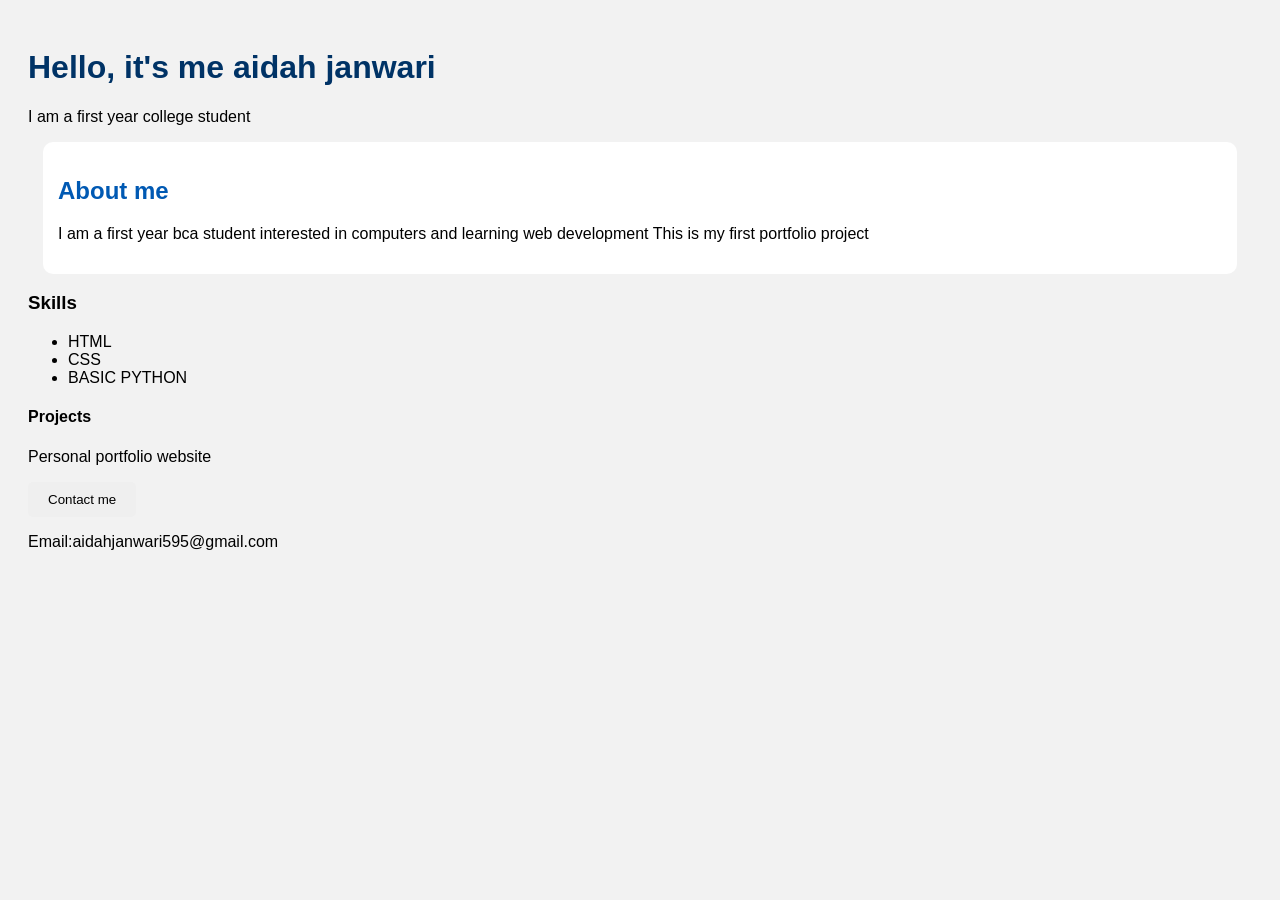
==== index.html @ 6869c930 "Add files via upload" ====
<!DOCTYPE html>
<html>
<head>
    <title>My Portfolio</title>
    <link rel="stylesheet" href="style.css">

</head>
<body>

    <h1>Hello, it's me aidah janwari</h1>
    <p>I am a first year college student</p>
    <div class="section">

    <h2>About me</h2>
    <p>
        I am a first year bca student interested in computers and learning web development
        This is my first portfolio project
    </p>
    </div>
    <h3>Skills</h3>
    <UL>
          <LI>HTML</LI>
          <LI>CSS</LI>
          <LI>BASIC PYTHON</LI>
    </UL>
    <h4>Projects</h4>
    <p>Personal portfolio website</p>

    <button>Contact me</button>
    <p>Email:aidahjanwari595@gmail.com</P>
    
</body>
</html>
---- style.css ----
body {
    background-color: #e6f2ff;
    font-family:Arial;
    background-color: #f2f2f2;
    padding: 20px;
}
h1 {
    color:#003366
}
h2{
    color:#0059b3
}
p, li {
    color:#333
    font-size: 16px;
}
.section {
    background-color: white;
    padding: 15px;
    margin:15px;
    border-radius:10px;
}
button{
      background-color:#0059b3
      color: white;
      padding: 10px 20px;
      border:none;
      border-radius:5px;
}
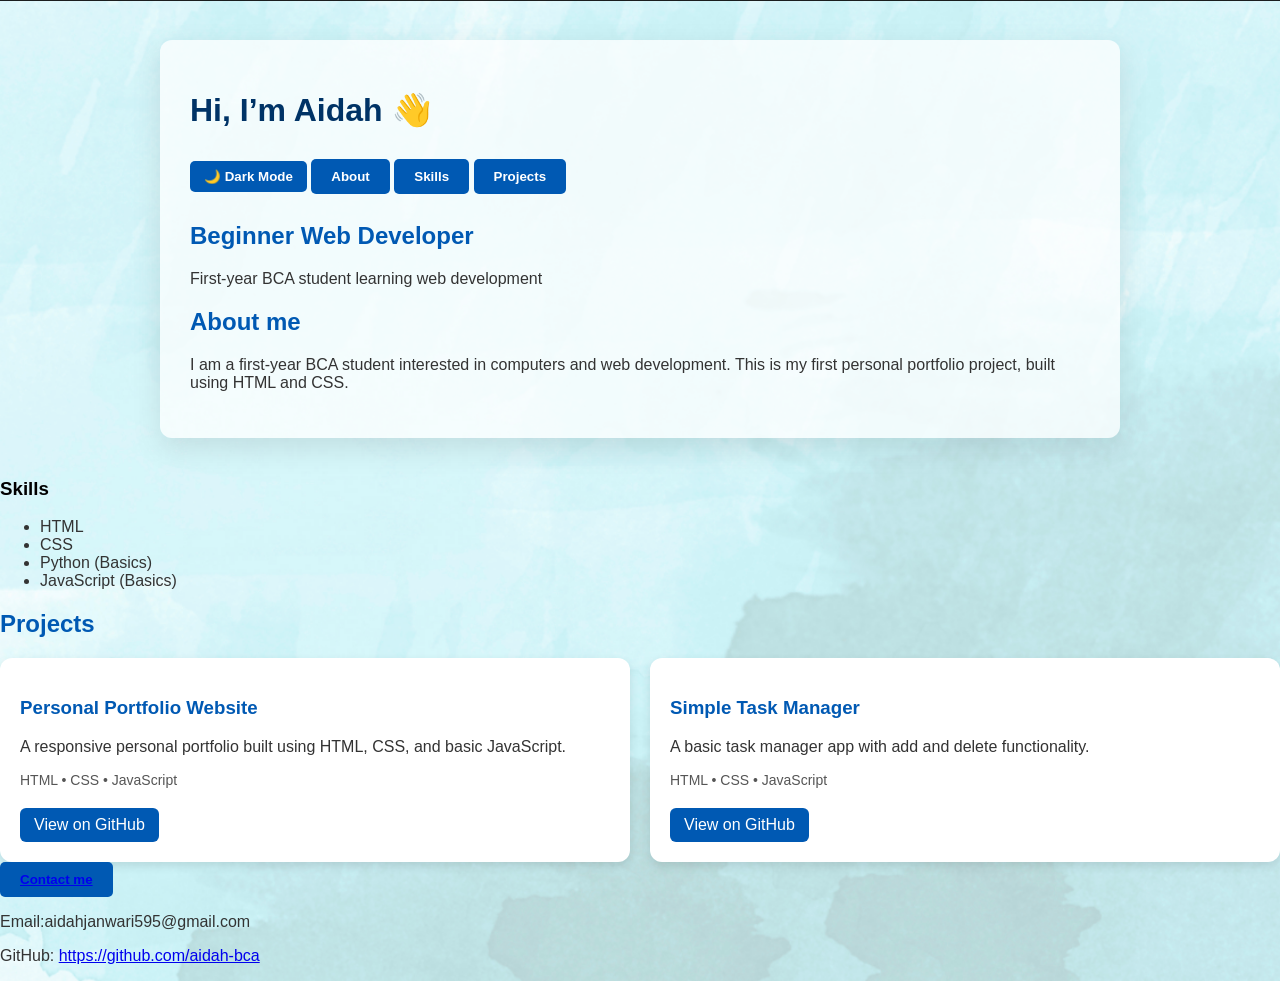
==== commit 020fdab6: "Initial portfolio with background image" ====
--- a/index.html
+++ b/index.html
@@ -3,31 +3,67 @@
 <head>
     <title>My Portfolio</title>
     <link rel="stylesheet" href="style.css">
-
+    
+<p id="message"></p>
 </head>
 <body>
+  <div class="container">
+    <div class = "hero">
+    <h1>Hi, I’m Aidah 👋</h1>
+    <button id="themeToggle">🌙 Dark Mode</button>
+    <button onclick="scrollToSection('about')">About</button>
+<button onclick="scrollToSection('skills')">Skills</button>
+<button onclick="scrollToSection('projects')">Projects</button>
+   <h2>Beginner Web Developer</h2>
+   <p>First-year BCA student learning web development</p>
+</div>
 
-    <h1>Hello, it's me aidah janwari</h1>
-    <p>I am a first year college student</p>
-    <div class="section">
-
-    <h2>About me</h2>
+    <h2 id="about">About me</h2>
     <p>
-        I am a first year bca student interested in computers and learning web development
-        This is my first portfolio project
+        <p>
+         I am a first-year BCA student interested in computers and web development.
+         This is my first personal portfolio project, built using HTML and CSS.
+</p>
     </p>
     </div>
-    <h3>Skills</h3>
+    <h3 id="skills">Skills</h3>
     <UL>
           <LI>HTML</LI>
           <LI>CSS</LI>
-          <LI>BASIC PYTHON</LI>
+          <li>Python (Basics)</li>
+          <li>JavaScript (Basics)</li>
     </UL>
-    <h4>Projects</h4>
-    <p>Personal portfolio website</p>
+    
+    <h2>Projects</h2>
 
-    <button>Contact me</button>
+<div class="projects">
+  <div class="project-card">
+    <h3>Personal Portfolio Website</h3>
+    <p>A responsive personal portfolio built using HTML, CSS, and basic JavaScript.</p>
+    <p class="tech">HTML • CSS • JavaScript</p>
+    <a href="https://github.com/aidah-bca" target="_blank">View on GitHub</a>
+  </div>
+
+  <div class="project-card">
+    <h3>Simple Task Manager</h3>
+    <p>A basic task manager app with add and delete functionality.</p>
+    <p class="tech">HTML • CSS • JavaScript</p>
+    <a href="https://github.com/aidah-bca" target="_blank">View on GitHub</a>
+  </div>
+</div>
+    <button><a href="mailto:aidahjanwari595@gmail.com" class="contact-btn">
+  Contact me
+</a>
+  </button>
     <p>Email:aidahjanwari595@gmail.com</P>
-    
+   <script src="script.js"></script>
+   
+   <p>
+  GitHub:
+  <a href="https://github.com/aidah-bca" target="_blank">
+    https://github.com/aidah-bca
+  </a>
+</p>
+</div>
 </body>
 </html>
--- a/style.css
+++ b/style.css
@@ -1,29 +1,118 @@
-body {
-    background-color: #e6f2ff;
-    font-family:Arial;
-    background-color: #f2f2f2;
-    padding: 20px;
+
+  body {
+  margin: 0;
+  padding: 0;
+  font-family: Arial, sans-serif;
+background-image:url("bg.png");
+  background-size: cover;
+  background-position: center;
+  
+  background-repeat: no-repeat;
+  min-height: 100vh;
 }
+
 h1 {
-    color:#003366
+  color: #003366;
 }
-h2{
-    color:#0059b3
+
+h2 {
+  color: #0059b3;
 }
+
 p, li {
-    color:#333
-    font-size: 16px;
+  color: #333;
+  font-size: 16px;
 }
+
 .section {
-    background-color: white;
-    padding: 15px;
-    margin:15px;
-    border-radius:10px;
+  background-color: white;
+  padding: 15px;
+  margin: 15px;
+  border-radius: 10px;
 }
-button{
-      background-color:#0059b3
-      color: white;
-      padding: 10px 20px;
-      border:none;
-      border-radius:5px;
+
+button {
+  background-color: #0059b3;
+  color: white;
+  padding: 10px 20px;
+  border: none;
+  border-radius: 5px;
+  cursor: pointer;
+}
+
+button:hover {
+  background-color: #003f80;
+}
+.container {
+  max-width: 800px;
+  margin: auto;
+}
+button {
+  font-weight: bold;
+}
+.dark-mode {
+  background-color: #121212;
+  color: #f5f5f5;
+}
+
+.dark-mode .section {
+  background-color: #1e1e1e;
+}
+
+.dark-mode a {
+  color: #90caf9;
+}
+
+#themeToggle {
+  margin: 10px 0;
+  padding: 8px 14px;
+  cursor: pointer;
+}
+.projects {
+  display: grid;
+  grid-template-columns: repeat(auto-fit, minmax(250px, 1fr));
+  gap: 20px;
+  margin-top: 20px;
+}
+
+.project-card {
+  background: white;
+  padding: 20px;
+  border-radius: 12px;
+  box-shadow: 0 4px 10px rgba(0,0,0,0.1);
+  transition: transform 0.2s ease;
+}
+
+.project-card:hover {
+  transform: translateY(-5px);
+}
+
+.project-card h3 {
+  color: #0059b3;
+}
+
+.project-card .tech {
+  font-size: 14px;
+  color: #555;
+  margin: 10px 0;
+}
+
+.project-card a {
+  display: inline-block;
+  margin-top: 10px;
+  color: white;
+  background: #0059b3;
+  padding: 8px 14px;
+  border-radius: 6px;
+  text-decoration: none;
+}
+.container {
+  max-width: 900px;
+  margin: 40px auto;
+  padding: 30px;
+
+  background: rgba(255, 255, 255, 0.75);
+  border-radius: 12px;
+
+  box-shadow: 0 10px 30px rgba(0,0,0,0.1);
 }
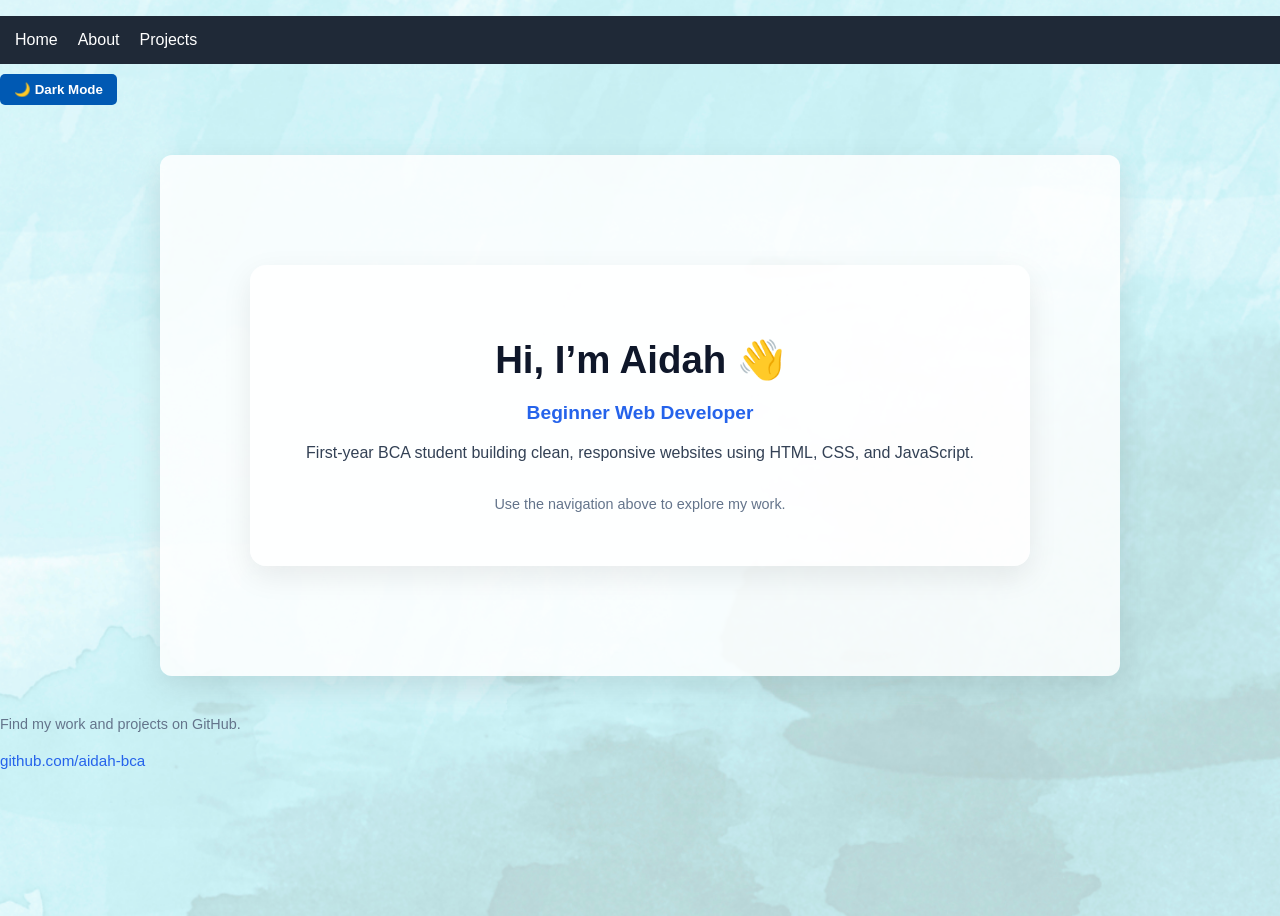
==== commit 7a7c4fa1: "Update portfolio layout and add dark mode" ====
--- a/index.html
+++ b/index.html
@@ -7,62 +7,40 @@
 <p id="message"></p>
 </head>
 <body>
-  <div class="container">
-    <div class = "hero">
+
+<nav class="navbar">
+  <a href="index.html">Home</a>
+  <a href="about.html">About</a>
+  <a href="projects.html">Projects</a>
+</nav>
+<button id="themeToggle">🌙 Dark Mode</button>
+  
+
+
+      <div class="container">
+  <section class="hero">
     <h1>Hi, I’m Aidah 👋</h1>
-    <button id="themeToggle">🌙 Dark Mode</button>
-    <button onclick="scrollToSection('about')">About</button>
-<button onclick="scrollToSection('skills')">Skills</button>
-<button onclick="scrollToSection('projects')">Projects</button>
-   <h2>Beginner Web Developer</h2>
-   <p>First-year BCA student learning web development</p>
+
+    <p class="role">Beginner Web Developer</p>
+
+    <p class="description">
+      First-year BCA student building clean, responsive websites using
+      HTML, CSS, and JavaScript.
+    </p>
+
+    <p class="hint">Use the navigation above to explore my work.</p>
+  </section>
 </div>
+<p class="footer-note">
+  Find my work and projects on GitHub.
+</p>
+<script src="script.js"></script>
 
-    <h2 id="about">About me</h2>
-    <p>
-        <p>
-         I am a first-year BCA student interested in computers and web development.
-         This is my first personal portfolio project, built using HTML and CSS.
-</p>
-    </p>
-    </div>
-    <h3 id="skills">Skills</h3>
-    <UL>
-          <LI>HTML</LI>
-          <LI>CSS</LI>
-          <li>Python (Basics)</li>
-          <li>JavaScript (Basics)</li>
-    </UL>
-    
-    <h2>Projects</h2>
-
-<div class="projects">
-  <div class="project-card">
-    <h3>Personal Portfolio Website</h3>
-    <p>A responsive personal portfolio built using HTML, CSS, and basic JavaScript.</p>
-    <p class="tech">HTML • CSS • JavaScript</p>
-    <a href="https://github.com/aidah-bca" target="_blank">View on GitHub</a>
-  </div>
-
-  <div class="project-card">
-    <h3>Simple Task Manager</h3>
-    <p>A basic task manager app with add and delete functionality.</p>
-    <p class="tech">HTML • CSS • JavaScript</p>
-    <a href="https://github.com/aidah-bca" target="_blank">View on GitHub</a>
-  </div>
-</div>
-    <button><a href="mailto:aidahjanwari595@gmail.com" class="contact-btn">
-  Contact me
+<a class="github-link" href="https://github.com/aidah-bca" target="_blank">
+  github.com/aidah-bca
 </a>
-  </button>
-    <p>Email:aidahjanwari595@gmail.com</P>
-   <script src="script.js"></script>
    
-   <p>
-  GitHub:
-  <a href="https://github.com/aidah-bca" target="_blank">
-    https://github.com/aidah-bca
-  </a>
+  
 </p>
 </div>
 </body>
--- a/style.css
+++ b/style.css
@@ -2,14 +2,15 @@
   body {
   margin: 0;
   padding: 0;
+  min-height: 100vh;
   font-family: Arial, sans-serif;
-background-image:url("bg.png");
+
+  background-image: url("./bg.png");
   background-size: cover;
   background-position: center;
-  
   background-repeat: no-repeat;
-  min-height: 100vh;
-}
+}
+
 
 h1 {
   color: #003366;
@@ -25,7 +26,7 @@
 }
 
 .section {
-  background-color: white;
+  
   padding: 15px;
   margin: 15px;
   border-radius: 10px;
@@ -111,8 +112,145 @@
   margin: 40px auto;
   padding: 30px;
 
-  background: rgba(255, 255, 255, 0.75);
+  background: rgba(255, 255, 255, 0.85);
   border-radius: 12px;
 
   box-shadow: 0 10px 30px rgba(0,0,0,0.1);
+}
+body {
+  font-family: Arial, sans-serif;
+  margin: 0;
+  padding: 0;
+}
+
+.navbar {
+  background-color: #1f2937;
+  padding: 15px;
+  display: flex;
+  gap: 20px;
+}
+
+.navbar a {
+  color: white;
+  text-decoration: none;
+  font-weight: 500;
+}
+
+.navbar a:hover {
+  text-decoration: underline;
+}
+.about-text {
+  max-width: 700px;
+  font-size: 1.1rem;
+  line-height: 1.7;
+  margin-bottom: 30px;
+  color: #333;
+}
+
+.skills {
+  display: flex;
+  flex-wrap: wrap;
+  gap: 12px;
+  margin-top: 15px;
+}
+
+.skill {
+  background: #ffffff;
+  border: 1px solid #e0e0e0;
+  padding: 10px 16px;
+  border-radius: 20px;
+  font-size: 0.95rem;
+  font-weight: 500;
+  box-shadow: 0 4px 10px rgba(0, 0, 0, 0.05);
+  transition: transform 0.2s ease;
+}
+
+.skill:hover {
+  transform: translateY(-3px);
+}
+/* Home Hero Styling */
+.hero {
+  max-width: 700px;
+  margin: 80px auto;
+  padding: 40px;
+  background: rgba(255, 255, 255, 0.85);
+  border-radius: 16px;
+  text-align: center;
+  box-shadow: 0 10px 30px rgba(0, 0, 0, 0.08);
+}
+
+.hero h1 {
+  font-size: 2.4rem;
+  margin-bottom: 10px;
+  color: #0f172a;
+}
+
+.hero .role {
+  font-size: 1.2rem;
+  font-weight: 600;
+  color: #2563eb;
+  margin-bottom: 15px;
+}
+
+.hero .description {
+  font-size: 1rem;
+  color: #334155;
+  margin-bottom: 30px;
+  line-height: 1.6;
+}
+
+/* Buttons */
+.hero-buttons {
+  display: flex;
+  justify-content: center;
+  gap: 15px;
+}
+
+.btn {
+  padding: 12px 22px;
+  border-radius: 8px;
+  text-decoration: none;
+  font-weight: 600;
+  transition: all 0.3s ease;
+}
+
+.btn.primary {
+  background-color: #2563eb;
+  color: white;
+}
+
+.btn.primary:hover {
+  background-color: #1e40af;
+}
+
+.btn.secondary {
+  border: 2px solid #2563eb;
+  color: #2563eb;
+}
+
+.btn.secondary:hover {
+  background-color: #2563eb;
+  color: white;
+}
+.hint {
+  margin-top: 20px;
+  font-size: 0.9rem;
+  color: #64748b;
+}
+.footer-note {
+  margin-top: 30px;
+  font-size: 0.9rem;
+  color: #64748b;
+}
+
+.github-link {
+  display: inline-block;
+  margin-top: 6px;
+  font-size: 0.95rem;
+  color: #2563eb;
+  text-decoration: none;
+}
+
+.github-link:hover {
+  text-decoration: underline;
 }
